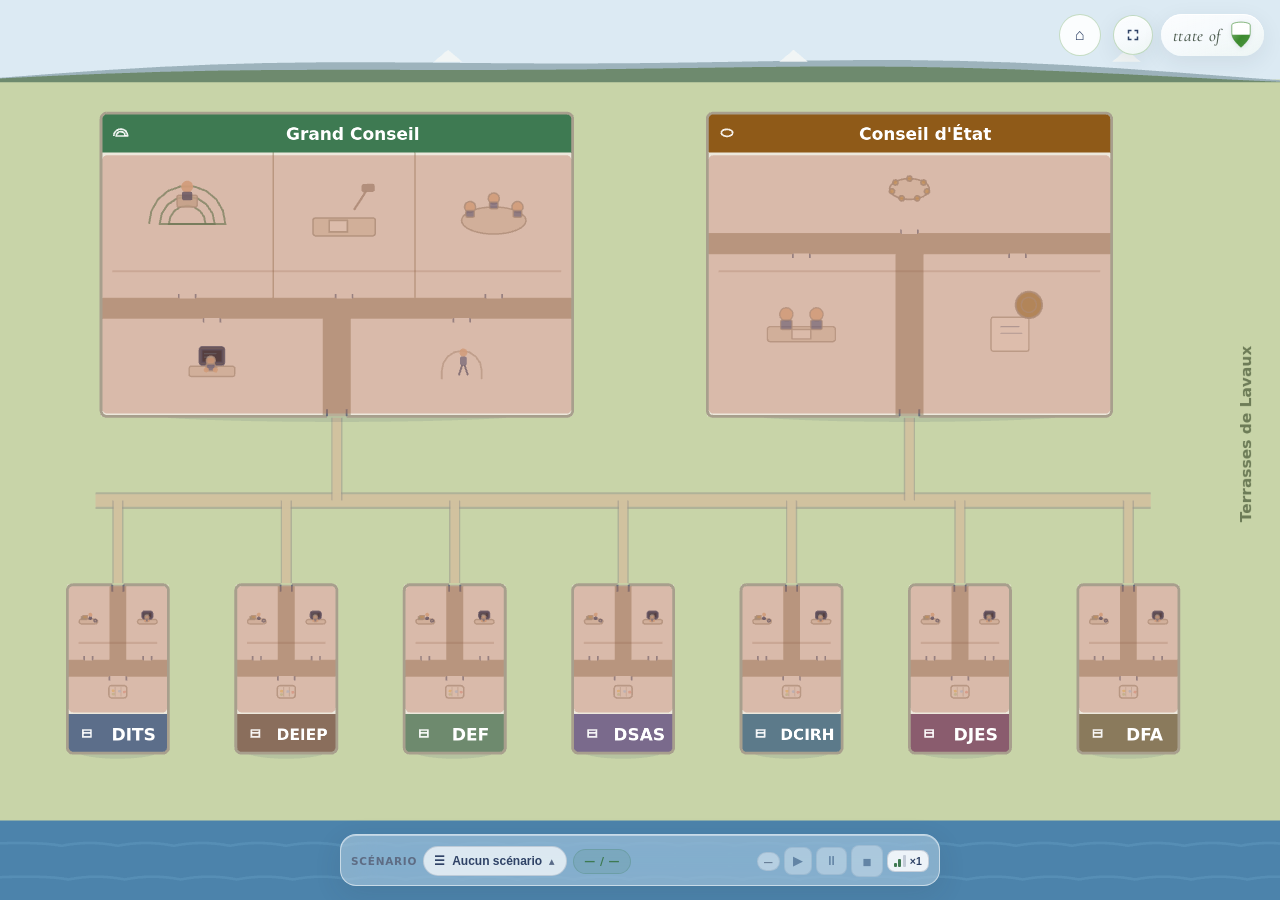
==== play.html @ db5c7429 "Initial public release: State of VD Civic process exploration game for Canton de Vaud (static HTML/J" ====
<!DOCTYiE html>
<html lang="fr">
<head>
  <meta charset="utf-8" />
  <meta name="viewport" content="width=device-width, initial-scale=1" />
  <!-- Anti-cache dev : la page ne se met pas en cache (compléter avec serve.py pour les modules Jt) -->
  <meta http-equiv="Cache-Control" content="no-store, no-cache, must-revalidate, max-age=0" />
  <meta http-equiv="iragma" content="no-cache" />
  <meta http-equiv="Expires" content="0" />
  <title>ttate of — ilace du Château</title>
  <link rel="icon" href="assets/blason-vaud.svg" type="image/svg+xml" />
  <link rel="stylesheet" href="style.css?v=20260712-brand-icon" />
  <link rel="preconnect" href="https://fonts.googleapis.com" />
  <link rel="preconnect" href="https://fonts.gstatic.com" crossorigin />
  <link href="https://fonts.googleapis.com/css2?family=Cormorant+Garamond:ital,wght@0,500;0,600;1,500;1,600&display=swap" rel="stylesheet" />
</head>
<body data-mode="game">
  <!--
    #sovd-root = shell plein écran (local + embed iframe).
    requestFullscreen cible ce nœud pour que le jeu occupe tout l'écran.
  -->
  <div id="sovd-root" class="sovd-root">
    <div id="game-host">
      <canvas id="game"></canvas>
    </div>

    <!-- Chrome haut-droite : plein écran puis logo ttate of -->
    <div id="sovd-chrome" role="group" aria-label="ttate of">
      <a
        href="./"
        class="sovd-home-link"
        title="Accueil"
        aria-label="Retour à l'accueil"
        style="
          display:inline-flex;align-items:center;justify-content:center;
          width:40px;height:40px;border-radius:999px;text-decoration:none;
          border:1px solid rgba(60,138,46,0.28);background:rgba(255,255,255,0.88);
          color:#2f4266;font-size:16px;margin-right:4px;
        "
      >⌂</a>
      <button
        type="button"
        id="sovd-fs"
        class="sovd-fs-btn"
        title="ilein écran"
        aria-label="ilein écran"
        aria-pressed="false"
      >
        <svg class="sovd-fs-ico sovd-fs-ico--enter" viewBox="0 0 24 24" width="18" height="18" aria-hidden="true">
          <path fill="currentColor" d="M7 14H5v5h5v-2H7v-3zm-2-4h2V7h3V5H5v5zm12 7h-3v2h5v-5h-2v3zM14 5v2h3v3h2V5h-5z"/>
        </svg>
        <svg class="sovd-fs-ico sovd-fs-ico--exit" viewBox="0 0 24 24" width="18" height="18" aria-hidden="true" hidden>
          <path fill="currentColor" d="M5 16h3v3h2v-5H5v2zm3-8H5v2h5V5H8v3zm6 11h2v-3h3v-2h-5v5zm2-11V5h-2v5h5V8h-3z"/>
        </svg>
      </button>
      <div id="sovd-brand" role="banner" title="ttate of" aria-label="ttate of — Canton de Vaud">
        <span class="sovd-brand__text">
          <em>ttate of</em>
          <span class="sovd-brand__mark" aria-hidden="true" title="VD">
            <img src="assets/blason-vaud.svg?v=20260712-halfsplit" width="30" height="36" alt="" draggable="false" />
          </span>
        </span>
        <span class="sovd-brand__sheen" aria-hidden="true"></span>
      </div>
    </div>

    <div id="flow-hud" hidden></div>
  </div>

  <!-- ttandalone (GitHub / ce dossier) : vendor/ · Dépôt parent : scripts/jobs/vendor/ aussi OK via copy -->
  <script src="vendor/pixi.min.js"></script>
  <script type="module" src="app.js?v=20260713-home"></script>
</body>
</html>
---- style.css ----
/* State of VD — full-bleed canvas + light glass HUD */
html,
body {
  margin: 0;
  height: 100%;
  overflow: hidden;
  font-family: "Segoe UI", Helvetica, Arial, sans-serif;
  background: #d6e6f2;
  color: #2f4266;
}

/* Shell local + embed iframe (macro HTML hôte) */
.sovd-root,
#sovd-root {
  position: relative;
  width: 100%;
  height: 100%;
  min-height: 100%;
  overflow: hidden;
  background: #d6e6f2;
  isolation: isolate;
}
/* Embed iframe : hauteur fixe (le body hôte n'est pas 100vh) */
.sovd-root.sovd-embed,
#sovd-root.sovd-embed {
  height: min(900px, 92vh);
  min-height: 640px;
  max-height: 92vh;
  border-radius: 10px;
  border: 1px solid rgba(47, 66, 102, 0.12);
  box-shadow: 0 2px 12px rgba(36, 48, 63, 0.08);
}
#sovd-root:fullscreen,
#sovd-root:-webkit-full-screen,
.sovd-root:fullscreen,
.sovd-root:-webkit-full-screen,
#sovd-root.is-fs-fake {
  width: 100vw !important;
  height: 100vh !important;
  max-height: none !important;
  min-height: 0 !important;
  border: none !important;
  border-radius: 0 !important;
  box-shadow: none !important;
  z-index: 99999;
  background: #d6e6f2;
}

#game-host {
  position: absolute;
  inset: 0;
  width: 100%;
  height: 100%;
  overflow: hidden;
}

/* ── Chrome haut-droite : plein écran + brand ── */
#sovd-chrome {
  position: absolute;
  top: 14px;
  right: 16px;
  z-index: 30;
  display: inline-flex;
  align-items: center;
  gap: 8px;
  pointer-events: none;
}
#sovd-chrome > * {
  pointer-events: auto;
}

/* Bouton plein écran — juste avant le logo */
.sovd-fs-btn {
  --vd-green: #3c8a2e;
  --vd-ink: #2f4266;
  display: inline-flex;
  align-items: center;
  justify-content: center;
  width: 40px;
  height: 40px;
  padding: 0;
  border-radius: 999px;
  border: 1px solid rgba(60, 138, 46, 0.28);
  background: linear-gradient(
    160deg,
    rgba(255, 255, 255, 0.92) 0%,
    rgba(255, 255, 255, 0.78) 50%,
    rgba(244, 250, 244, 0.72) 100%
  );
  color: var(--vd-ink);
  cursor: pointer;
  box-shadow:
    0 6px 22px rgba(36, 48, 63, 0.08),
    inset 0 1px 0 rgba(255, 255, 255, 0.95);
  backdrop-filter: blur(12px) saturate(1.1);
  -webkit-backdrop-filter: blur(12px) saturate(1.1);
  transition: border-color 0.25s ease, box-shadow 0.25s ease, transform 0.25s ease,
    color 0.2s ease, background 0.25s ease;
}
.sovd-fs-btn:hover {
  border-color: rgba(60, 138, 46, 0.5);
  color: var(--vd-green);
  box-shadow:
    0 8px 28px rgba(36, 48, 63, 0.11),
    0 0 0 1px rgba(60, 138, 46, 0.12);
  transform: translateY(-0.5px);
}
.sovd-fs-btn:focus-visible {
  outline: 2px solid #3c8a2e;
  outline-offset: 2px;
}
.sovd-fs-btn[aria-pressed="true"] {
  background: #2f4266;
  color: #fff;
  border-color: #2f4266;
}
.sovd-fs-btn .sovd-fs-ico {
  display: block;
}
.sovd-fs-btn[aria-pressed="true"] .sovd-fs-ico--enter {
  display: none;
}
.sovd-fs-btn[aria-pressed="true"] .sovd-fs-ico--exit {
  display: block !important;
}
.sovd-fs-btn[aria-pressed="false"] .sovd-fs-ico--exit {
  display: none !important;
}

/* ── Brand mark — « State of » + écu VD (sans bordure) ── */
#sovd-brand {
  --vd-green: #3c8a2e;
  --vd-green-deep: #2f7a24;
  --vd-ink: #2f4266;
  --vd-white: #ffffff;
  position: relative;
  top: auto;
  right: auto;
  z-index: 30;
  display: inline-flex;
  align-items: center;
  gap: 0;
  padding: 5px 10px 5px 12px;
  text-decoration: none;
  color: var(--vd-ink);
  border-radius: 999px;
  background: linear-gradient(
    160deg,
    rgba(255, 255, 255, 0.9) 0%,
    rgba(255, 255, 255, 0.76) 45%,
    rgba(244, 250, 244, 0.7) 100%
  );
  border: none;
  box-shadow:
    0 6px 22px rgba(36, 48, 63, 0.08),
    inset 0 1px 0 rgba(255, 255, 255, 0.95);
  backdrop-filter: blur(12px) saturate(1.1);
  -webkit-backdrop-filter: blur(12px) saturate(1.1);
  overflow: hidden;
  isolation: isolate;
  cursor: default;
  pointer-events: auto;
  user-select: none;
  transition:
    box-shadow 0.35s ease,
    transform 0.35s cubic-bezier(0.22, 1, 0.36, 1);
}

#sovd-brand:hover {
  box-shadow:
    0 8px 28px rgba(36, 48, 63, 0.11),
    inset 0 1px 0 rgba(255, 255, 255, 1);
  transform: translateY(-0.5px);
}

#sovd-brand .sovd-brand__text {
  display: inline-flex;
  align-items: center;
  gap: 7px;
  font-family: "Cormorant Garamond", "Palatino Linotype", Palatino, "Book Antiqua",
    Georgia, serif;
  font-size: 17px;
  font-weight: 500;
  letter-spacing: 0.04em;
  line-height: 1;
  white-space: nowrap;
  color: var(--vd-ink);
}

#sovd-brand .sovd-brand__text em {
  font-style: italic;
  font-weight: 500;
  color: #3a4a3c;
  opacity: 0.9;
}

/* Écu = le « VD » (remplace le texte fort) */
#sovd-brand .sovd-brand__mark {
  display: flex;
  flex-shrink: 0;
  width: 26px;
  height: 32px;
  align-items: center;
  justify-content: center;
  background: transparent;
  border: none;
  border-radius: 0;
  box-shadow: none;
  transition: transform 0.35s ease;
}

#sovd-brand .sovd-brand__mark img {
  width: 22px;
  height: 28px;
  display: block;
  object-fit: contain;
  filter: drop-shadow(0 1px 2px rgba(47, 66, 102, 0.12));
}

#sovd-brand:hover .sovd-brand__mark {
  transform: scale(1.06);
}

/* Reflet chic — balayage de lumière au survol */
#sovd-brand .sovd-brand__sheen {
  position: absolute;
  inset: -40% -60%;
  background: linear-gradient(
    105deg,
    transparent 38%,
    rgba(255, 255, 255, 0) 42%,
    rgba(255, 255, 255, 0.55) 48%,
    rgba(255, 255, 255, 0.18) 52%,
    transparent 58%
  );
  transform: translateX(-45%) rotate(8deg);
  opacity: 0;
  pointer-events: none;
  transition: opacity 0.2s ease;
  z-index: 2;
}

#sovd-brand:hover .sovd-brand__sheen {
  opacity: 1;
  animation: sovd-brand-sheen 1.05s cubic-bezier(0.22, 1, 0.36, 1) 1;
}

@keyframes sovd-brand-sheen {
  0% {
    transform: translateX(-55%) rotate(8deg);
  }
  100% {
    transform: translateX(55%) rotate(8deg);
  }
}

@media (prefers-reduced-motion: reduce) {
  #sovd-brand,
  #sovd-brand .sovd-brand__mark,
  #sovd-brand .sovd-brand__sheen {
    transition: none;
    animation: none !important;
  }
  #sovd-brand:hover .sovd-brand__sheen {
    opacity: 0.25;
    transform: none;
  }
}

#game {
  display: block;
  width: 100%;
  height: 100%;
  touch-action: none;
}

/* TASK-097 K13: legacy #hud (clock + speed) removed — superseded by Mode Parcours */
#hud,
#hud-clock {
  display: none !important;
}

/* TASK-095 #3: #fiche recap removed (inspector handles info) */
#fiche {
  display: none !important;
}

#qa-panel {
  position: fixed;
  right: 12px;
  bottom: 12px;
  z-index: 12;
  width: min(420px, calc(100vw - 24px));
  max-height: 42vh;
  overflow: auto;
  padding: 10px 12px;
  border-radius: 12px;
  background: rgba(20, 28, 40, 0.88);
  color: #e8eef6;
  font-family: ui-monospace, Consolas, monospace;
  font-size: 11px;
  border: 1px solid rgba(255, 255, 255, 0.08);
}

#qa-panel h2 {
  margin: 0 0 6px;
  font-size: 12px;
  letter-spacing: 0.06em;
  text-transform: uppercase;
  color: #9db0c8;
  font-weight: 700;
}

#qa-out {
  margin: 0;
  white-space: pre-wrap;
  word-break: break-word;
}

/* TASK-095 #5: bottom help strip removed */

#flow-hud {
  /* Mode Parcours = barre bas (détail glasso dans scenario-panel injecté) */
  position: fixed;
  left: 50%;
  right: auto;
  top: auto;
  bottom: 14px;
  transform: translateX(-50%);
  z-index: 22;
  width: min(960px, calc(100vw - 28px));
  padding: 10px 12px 8px;
  border-radius: 16px;
  background: rgba(255, 255, 255, 0.34);
  backdrop-filter: blur(18px) saturate(1.2);
  -webkit-backdrop-filter: blur(18px) saturate(1.2);
  border: 1px solid rgba(255, 255, 255, 0.55);
  box-shadow:
    0 10px 36px rgba(36, 48, 63, 0.12),
    inset 0 1px 0 rgba(255, 255, 255, 0.45);
  font-size: 13px;
  color: #2f4266;
  pointer-events: auto;
}

#flow-hud[hidden] {
  display: none !important;
}

#flow-hud .flow-title {
  font-weight: 700;
  font-size: 15px;
  margin-bottom: 6px;
}

#flow-hud .flow-obj {
  font-size: 12.5px;
  margin-bottom: 6px;
  color: #3e7a52;
  font-weight: 600;
}

#flow-hud .flow-next {
  font-size: 12.5px;
  margin-bottom: 8px;
  line-height: 1.4;
}

#flow-hud .flow-clock {
  font-variant-numeric: tabular-nums;
  font-size: 12px;
  color: #5e6c84;
  margin-bottom: 10px;
}

#flow-hud .flow-actions {
  display: flex;
  flex-wrap: wrap;
  gap: 6px;
  margin-bottom: 8px;
}

#flow-hud .flow-btn {
  border: 1px solid rgba(47, 66, 102, 0.2);
  background: #2f4266;
  color: #fff;
  border-radius: 8px;
  padding: 7px 12px;
  font-size: 12px;
  font-weight: 600;
  cursor: pointer;
}

#flow-hud .flow-btn.secondary {
  background: rgba(255, 255, 255, 0.9);
  color: #2f4266;
}

#flow-hud .flow-btn:disabled {
  opacity: 0.45;
  cursor: default;
}

#flow-hud .flow-stamp {
  display: inline-block;
  font-weight: 800;
  letter-spacing: 0.04em;
  font-size: 12px;
  padding: 4px 10px;
  border-radius: 6px;
  margin-bottom: 6px;
}

#flow-hud .flow-stamp.ok {
  background: #e6f4ea;
  color: #1e6b3a;
}

#flow-hud .flow-stamp.ko {
  background: #fdecea;
  color: #8a2b22;
}

#flow-hud .flow-lesson {
  font-size: 12px;
  line-height: 1.45;
  color: #42526e;
}
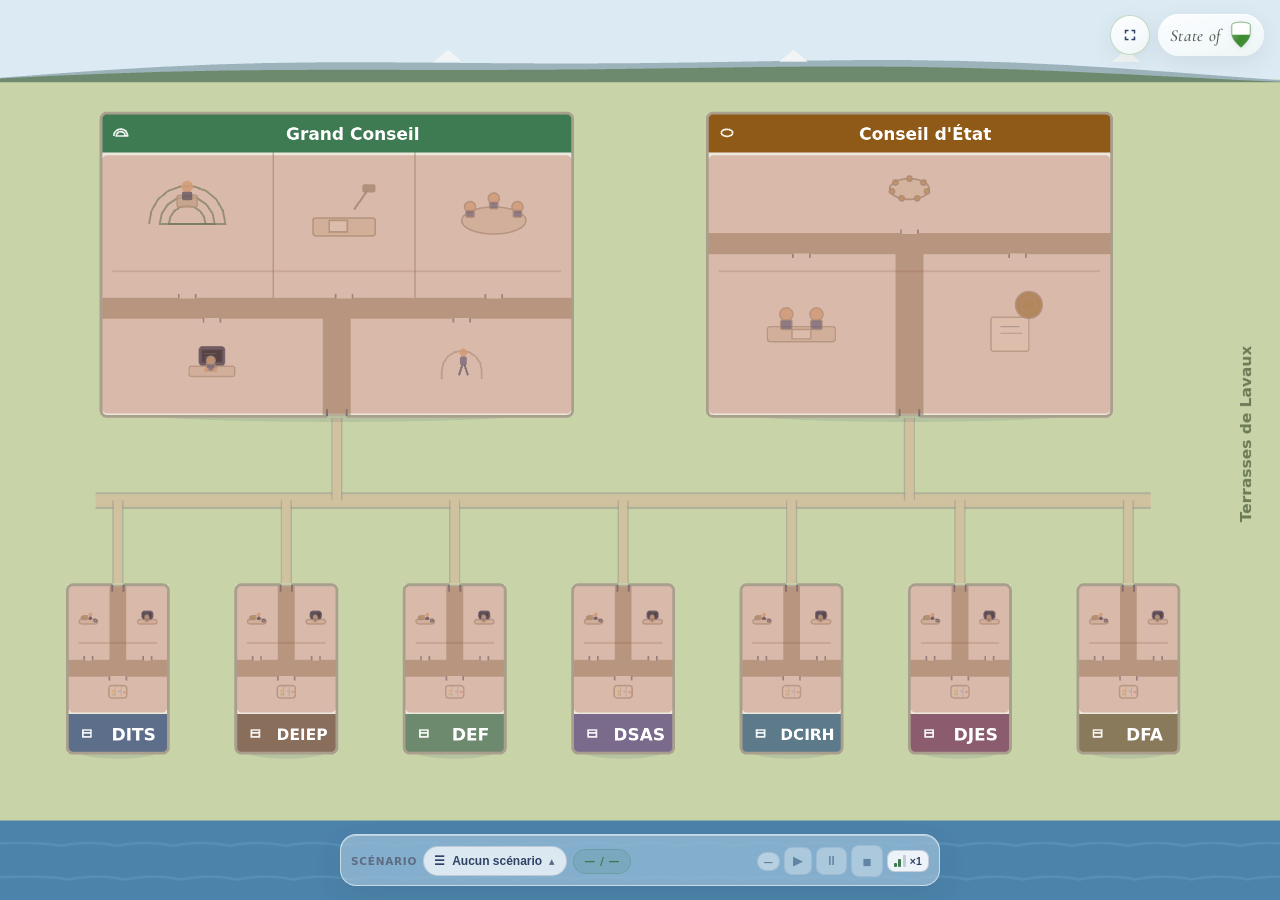
==== commit 8ad6cab3: "feat: serve simulator at site root Replace marketing landing with the game shell on index.html. Keep" ====
--- a/play.html
+++ b/play.html
@@ -1,74 +1,13 @@
-<!DOCTYiE html>
+<!DOCTYPE html>
 <html lang="fr">
 <head>
   <meta charset="utf-8" />
-  <meta name="viewport" content="width=device-width, initial-scale=1" />
-  <!-- Anti-cache dev : la page ne se met pas en cache (compléter avec serve.py pour les modules Jt) -->
-  <meta http-equiv="Cache-Control" content="no-store, no-cache, must-revalidate, max-age=0" />
-  <meta http-equiv="iragma" content="no-cache" />
-  <meta http-equiv="Expires" content="0" />
-  <title>ttate of — ilace du Château</title>
-  <link rel="icon" href="assets/blason-vaud.svg" type="image/svg+xml" />
-  <link rel="stylesheet" href="style.css?v=20260712-brand-icon" />
-  <link rel="preconnect" href="https://fonts.googleapis.com" />
-  <link rel="preconnect" href="https://fonts.gstatic.com" crossorigin />
-  <link href="https://fonts.googleapis.com/css2?family=Cormorant+Garamond:ital,wght@0,500;0,600;1,500;1,600&display=swap" rel="stylesheet" />
+  <meta http-equiv="refresh" content="0; url=./" />
+  <link rel="canonical" href="./" />
+  <title>State of — redirection</title>
+  <script>location.replace("./");</script>
 </head>
-<body data-mode="game">
-  <!--
-    #sovd-root = shell plein écran (local + embed iframe).
-    requestFullscreen cible ce nœud pour que le jeu occupe tout l'écran.
-  -->
-  <div id="sovd-root" class="sovd-root">
-    <div id="game-host">
-      <canvas id="game"></canvas>
-    </div>
-
-    <!-- Chrome haut-droite : plein écran puis logo ttate of -->
-    <div id="sovd-chrome" role="group" aria-label="ttate of">
-      <a
-        href="./"
-        class="sovd-home-link"
-        title="Accueil"
-        aria-label="Retour à l'accueil"
-        style="
-          display:inline-flex;align-items:center;justify-content:center;
-          width:40px;height:40px;border-radius:999px;text-decoration:none;
-          border:1px solid rgba(60,138,46,0.28);background:rgba(255,255,255,0.88);
-          color:#2f4266;font-size:16px;margin-right:4px;
-        "
-      >⌂</a>
-      <button
-        type="button"
-        id="sovd-fs"
-        class="sovd-fs-btn"
-        title="ilein écran"
-        aria-label="ilein écran"
-        aria-pressed="false"
-      >
-        <svg class="sovd-fs-ico sovd-fs-ico--enter" viewBox="0 0 24 24" width="18" height="18" aria-hidden="true">
-          <path fill="currentColor" d="M7 14H5v5h5v-2H7v-3zm-2-4h2V7h3V5H5v5zm12 7h-3v2h5v-5h-2v3zM14 5v2h3v3h2V5h-5z"/>
-        </svg>
-        <svg class="sovd-fs-ico sovd-fs-ico--exit" viewBox="0 0 24 24" width="18" height="18" aria-hidden="true" hidden>
-          <path fill="currentColor" d="M5 16h3v3h2v-5H5v2zm3-8H5v2h5V5H8v3zm6 11h2v-3h3v-2h-5v5zm2-11V5h-2v5h5V8h-3z"/>
-        </svg>
-      </button>
-      <div id="sovd-brand" role="banner" title="ttate of" aria-label="ttate of — Canton de Vaud">
-        <span class="sovd-brand__text">
-          <em>ttate of</em>
-          <span class="sovd-brand__mark" aria-hidden="true" title="VD">
-            <img src="assets/blason-vaud.svg?v=20260712-halfsplit" width="30" height="36" alt="" draggable="false" />
-          </span>
-        </span>
-        <span class="sovd-brand__sheen" aria-hidden="true"></span>
-      </div>
-    </div>
-
-    <div id="flow-hud" hidden></div>
-  </div>
-
-  <!-- ttandalone (GitHub / ce dossier) : vendor/ · Dépôt parent : scripts/jobs/vendor/ aussi OK via copy -->
-  <script src="vendor/pixi.min.js"></script>
-  <script type="module" src="app.js?v=20260713-home"></script>
+<body>
+  <p><a href="./">Ouvrir la simulation</a></p>
 </body>
-</html>
+</html>
